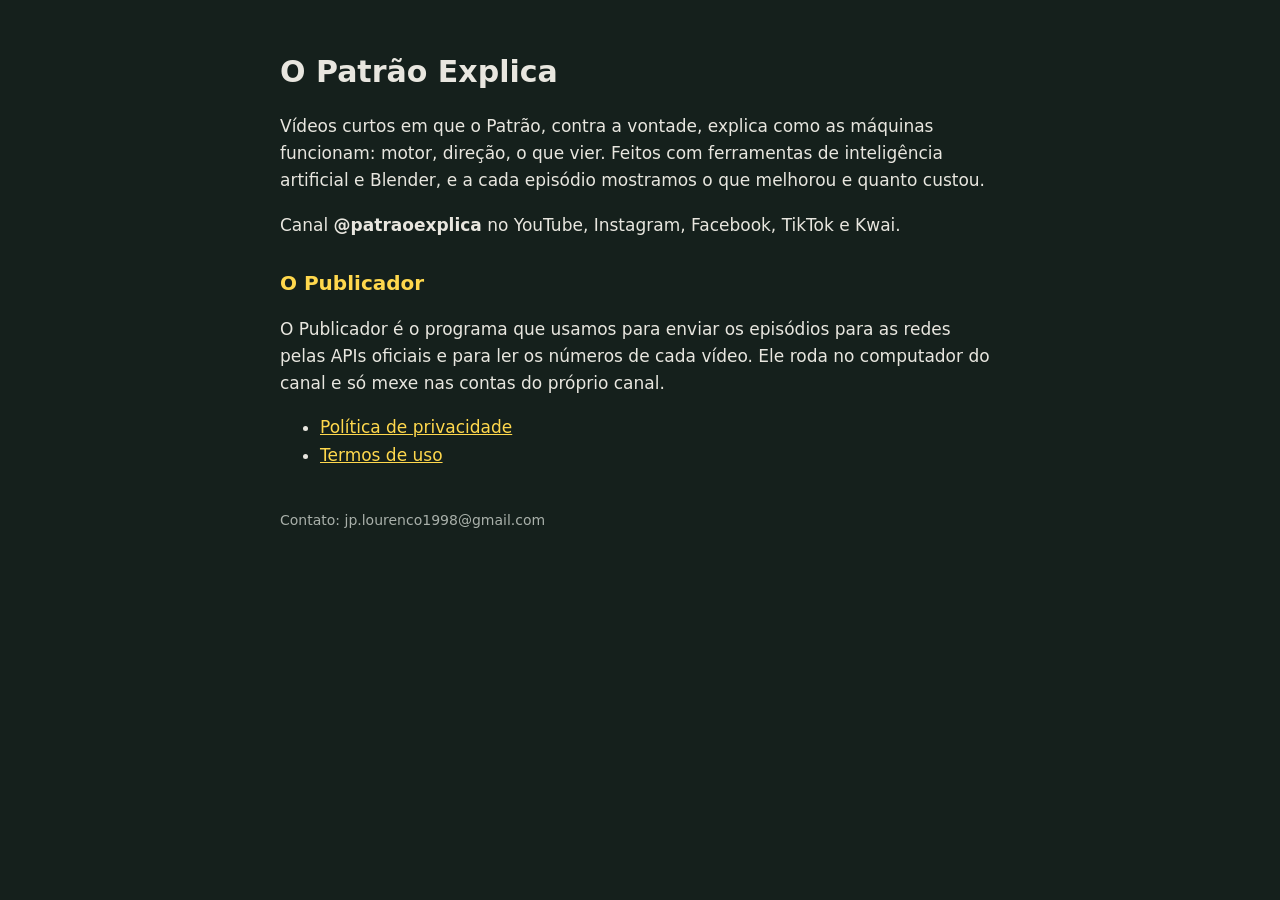
==== index.html @ 7ad5b912 "Site do canal: privacidade, termos e retorno de login do Publicador Co-Authored-By: Claude Fable 5.1" ====
<!doctype html>
<html lang="pt-BR">
<head>
<meta charset="utf-8">
<meta name="viewport" content="width=device-width, initial-scale=1">
<title>O Patrão Explica</title>
<link rel="stylesheet" href="estilo.css">
</head>
<body>
<main>
<h1>O Patrão Explica</h1>
<p>Vídeos curtos em que o Patrão, contra a vontade, explica como as máquinas funcionam: motor, direção, o que vier.
Feitos com ferramentas de inteligência artificial e Blender, e a cada episódio mostramos o que melhorou e quanto custou.</p>
<p>Canal <strong>@patraoexplica</strong> no YouTube, Instagram, Facebook, TikTok e Kwai.</p>
<h2>O Publicador</h2>
<p>O Publicador é o programa que usamos para enviar os episódios para as redes pelas APIs oficiais e para ler os
números de cada vídeo. Ele roda no computador do canal e só mexe nas contas do próprio canal.</p>
<ul>
<li><a href="privacidade.html">Política de privacidade</a></li>
<li><a href="termos.html">Termos de uso</a></li>
</ul>
<p class="rodape">Contato: jp.lourenco1998@gmail.com</p>
</main>
</body>
</html>
---- estilo.css ----
body { margin: 0; font: 17px/1.6 system-ui, -apple-system, "Segoe UI", Roboto, sans-serif; background: #15201c; color: #e8e6df; }
main { max-width: 720px; margin: 0 auto; padding: 48px 20px 80px; }
h1 { font-size: 30px; margin: 0 0 12px; }
h2 { font-size: 20px; margin: 28px 0 8px; color: #ffd84d; }
a { color: #ffd84d; }
pre { background: #0d1512; padding: 12px; border-radius: 6px; white-space: pre-wrap; word-break: break-all; }
.rodape { color: #a9b0aa; font-size: 14px; margin-top: 40px; }
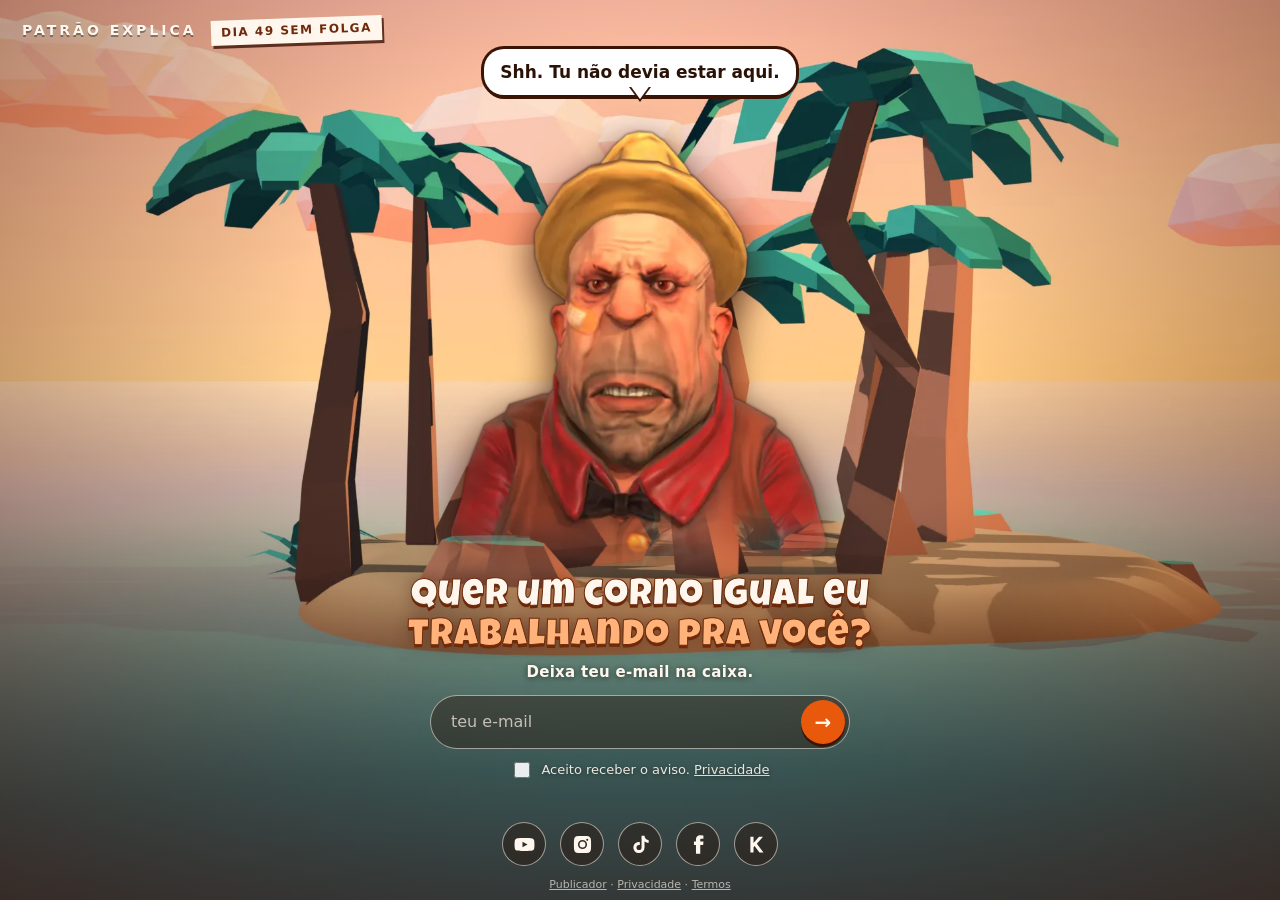
==== commit 31ae82bc: "Site novo: a ilha no fim de tarde e o Patrão seguindo o mouse - Página inicial de uma tela: fundo da" ====
--- a/index.html
+++ b/index.html
@@ -2,24 +2,60 @@
 <html lang="pt-BR">
 <head>
 <meta charset="utf-8">
-<meta name="viewport" content="width=device-width, initial-scale=1">
-<title>O Patrão Explica</title>
-<link rel="stylesheet" href="estilo.css">
+<meta name="viewport" content="width=device-width, initial-scale=1, viewport-fit=cover">
+<title>Patrão Explica</title>
+<meta name="description" content="O Patrão foi preso numa ilha e condenado a explicar como as coisas funcionam.">
+<meta property="og:title" content="Patrão Explica">
+<meta property="og:description" content="Quer um corno igual eu trabalhando pra você?">
+<meta property="og:image" content="img/ilha_larga.webp">
+<meta name="theme-color" content="#E8590C">
+<link rel="icon" href="img/icone.png">
+<link rel="preload" as="image" href="img/olhar/olhar_3_2.webp">
+<link rel="preload" as="font" href="fontes/luckiest-guy.ttf" type="font/ttf" crossorigin>
+<link rel="stylesheet" href="home.css">
 </head>
 <body>
-<main>
-<h1>O Patrão Explica</h1>
-<p>Vídeos curtos em que o Patrão, contra a vontade, explica como as máquinas funcionam: motor, direção, o que vier.
-Feitos com ferramentas de inteligência artificial e Blender, e a cada episódio mostramos o que melhorou e quanto custou.</p>
-<p>Canal <strong>@patraoexplica</strong> no YouTube, Instagram, Facebook, TikTok e Kwai.</p>
-<h2>O Publicador</h2>
-<p>O Publicador é o programa que usamos para enviar os episódios para as redes pelas APIs oficiais e para ler os
-números de cada vídeo. Ele roda no computador do canal e só mexe nas contas do próprio canal.</p>
-<ul>
-<li><a href="privacidade.html">Política de privacidade</a></li>
-<li><a href="termos.html">Termos de uso</a></li>
-</ul>
-<p class="rodape">Contato: jp.lourenco1998@gmail.com</p>
+<div class="cena" id="cena" aria-hidden="true"></div>
+
+<header class="marca">
+  <span class="nome">PATRÃO EXPLICA</span>
+  <span class="placa">DIA <span id="dias">?</span> SEM FOLGA</span>
+</header>
+
+<aside class="patrao" id="patrao" aria-label="O Patrão, contrariado, olhando pra você">
+  <div class="balao some" id="balao" role="status" aria-live="polite"></div>
+  <img id="rosto" src="img/olhar/olhar_3_2.webp" alt="O Patrão" width="520" height="520" draggable="false">
+</aside>
+
+<main class="base">
+  <p class="misterio">Quer um corno igual eu<br><em>trabalhando pra você?</em><span>Deixa teu e-mail na caixa.</span></p>
+
+  <form id="lista" class="email" autocomplete="on" novalidate>
+    <input name="email" data-fala="email" type="email" required maxlength="120" autocomplete="email"
+           placeholder="teu e-mail" aria-label="Teu e-mail">
+    <input name="site" class="armadilha" tabindex="-1" autocomplete="off" aria-hidden="true">
+    <button type="submit" data-fala="enviar" aria-label="Me avisa">→</button>
+  </form>
+  <label class="aceite"><input type="checkbox" form="lista" name="aceite" data-fala="aceite">
+    <span>Aceito receber o aviso. <a href="privacidade.html#lista">Privacidade</a></span></label>
+  <p id="resposta" class="resposta" role="status"></p>
+
+  <nav class="redes" aria-label="Redes do canal">
+    <a data-fala="youtube" href="https://www.youtube.com/@patraoexplica" target="_blank" rel="noopener" aria-label="YouTube">
+      <svg viewBox="0 0 24 24"><path d="M23 7.2a3 3 0 0 0-2.1-2.1C19 4.6 12 4.6 12 4.6s-7 0-8.9.5A3 3 0 0 0 1 7.2 31 31 0 0 0 .6 12 31 31 0 0 0 1 16.8a3 3 0 0 0 2.1 2.1c1.9.5 8.9.5 8.9.5s7 0 8.9-.5a3 3 0 0 0 2.1-2.1 31 31 0 0 0 .4-4.8 31 31 0 0 0-.4-4.8zM9.7 15.1V8.9L15.5 12z"/></svg></a>
+    <a data-fala="instagram" href="https://www.instagram.com/patraoexplica" target="_blank" rel="noopener" aria-label="Instagram">
+      <svg viewBox="0 0 24 24"><path d="M12 2.2c3.2 0 3.6 0 4.8.1 3.3.1 4.8 1.7 4.9 4.9.1 1.2.1 1.6.1 4.8s0 3.6-.1 4.8c-.1 3.2-1.7 4.8-4.9 4.9-1.2.1-1.6.1-4.8.1s-3.6 0-4.8-.1c-3.3-.1-4.8-1.7-4.9-4.9C2.2 15.6 2.2 15.2 2.2 12s0-3.6.1-4.8C2.4 3.9 3.9 2.4 7.2 2.3 8.4 2.2 8.8 2.2 12 2.2zm0 4.6a5.2 5.2 0 1 0 0 10.4 5.2 5.2 0 0 0 0-10.4zm0 8.6a3.4 3.4 0 1 1 0-6.8 3.4 3.4 0 0 1 0 6.8zm5.4-9.9a1.2 1.2 0 1 0 0 2.4 1.2 1.2 0 0 0 0-2.4z"/></svg></a>
+    <a data-fala="tiktok" href="https://www.tiktok.com/@patraoexplica" target="_blank" rel="noopener" aria-label="TikTok">
+      <svg viewBox="0 0 24 24"><path d="M16.6 2h-3.4v13.4a2.9 2.9 0 1 1-2.9-2.9c.3 0 .6 0 .9.1V9.1a6.4 6.4 0 1 0 5.4 6.3V8.7a8 8 0 0 0 4.7 1.5V6.8a4.7 4.7 0 0 1-4.7-4.8z"/></svg></a>
+    <a data-fala="facebook" href="https://www.facebook.com/1315514378319821" target="_blank" rel="noopener" aria-label="Facebook">
+      <svg viewBox="0 0 24 24"><path d="M14 8.5V6.6c0-.9.6-1.1 1-1.1h2.6V1.6L14 1.5c-4 0-4.9 3-4.9 4.9v2.1H6.8v4h2.3V22.5H14V12.5h3.3l.4-4z"/></svg></a>
+    <a data-fala="kwai" href="https://www.kwai.com/@patraoexplica" target="_blank" rel="noopener" aria-label="Kwai">
+      <svg viewBox="0 0 24 24"><path d="M5 3h3.6v7.4L14.9 3h4.5l-7 8.1L20 21h-4.6l-5.6-7.3-1.2 1.4V21H5z"/></svg></a>
+  </nav>
 </main>
+
+<footer class="rodape"><a href="publicador.html">Publicador</a> · <a href="privacidade.html">Privacidade</a> · <a href="termos.html">Termos</a></footer>
+
+<script src="patrao.js"></script>
 </body>
 </html>
--- a/home.css
+++ b/home.css
@@ -0,0 +1,74 @@
+/* Página inicial: uma tela só, a ilha no fim de tarde e o Patrão (21/10/2026) */
+:root { --laranja: #E8590C; --laranja2: #F7883A; --tinta: #FFF7EE; --escuro: #3a1505; --vidro: rgba(40, 14, 4, .38); }
+@font-face { font-family: "Luckiest Guy"; src: url(fontes/luckiest-guy.ttf) format("truetype"); font-display: swap; }
+* { box-sizing: border-box; }
+html, body { height: 100%; margin: 0; overflow: hidden; }
+body { font: 16px/1.4 system-ui, -apple-system, "Segoe UI", Roboto, sans-serif; color: var(--tinta); background: #f3a46a; }
+a { color: var(--tinta); }
+
+.cena { position: fixed; inset: -3%; background: url(img/ilha_larga.webp) center 60% / cover no-repeat;
+  transition: transform .6s cubic-bezier(.2,.7,.2,1); will-change: transform; }
+.cena::after { content: ""; position: absolute; inset: 0;
+  background: radial-gradient(ellipse at 50% 38%, transparent 35%, rgba(60,18,4,.55) 100%),
+              linear-gradient(180deg, transparent 55%, rgba(40,12,3,.55)); }
+
+.marca { position: fixed; top: 18px; left: 22px; display: flex; gap: 14px; align-items: center; z-index: 3; }
+.nome { font-weight: 900; letter-spacing: 3px; font-size: 14px; text-shadow: 0 2px 0 rgba(0,0,0,.35); }
+.placa { padding: 4px 10px; background: var(--tinta); color: #6E2A0A; font-weight: 900; font-size: 12px;
+  letter-spacing: 1.5px; transform: rotate(-2deg); box-shadow: 2px 3px 0 rgba(60,18,4,.8); }
+
+.patrao { position: fixed; left: 50%; bottom: 36vh; transform: translateX(-50%); width: min(54vh, 78vw);
+  display: flex; flex-direction: column; align-items: center; z-index: 2; user-select: none; }
+#rosto { width: 100%; height: auto; cursor: pointer;
+  filter: drop-shadow(0 14px 18px rgba(60,18,4,.55)) drop-shadow(0 0 1.5px rgba(40,12,3,.9));
+  -webkit-mask-image: linear-gradient(180deg, #000 86%, transparent 100%); mask-image: linear-gradient(180deg, #000 86%, transparent 100%); }
+.patrao.treme #rosto { animation: treme .3s; }
+@keyframes treme { 25% { transform: rotate(-1.5deg); } 75% { transform: rotate(1.5deg); } }
+
+.balao { position: absolute; bottom: 99%; z-index: 4; max-width: min(340px, 80vw); padding: 12px 16px; border-radius: 20px;
+  background: #fff; color: #2a1206; font-weight: 800; font-size: 17px; line-height: 1.3; text-align: center;
+  box-shadow: 0 4px 0 var(--escuro), 0 0 0 3px var(--escuro); transition: opacity .25s, transform .25s; white-space: normal; }
+.balao::after { content: ""; position: absolute; left: 50%; bottom: -15px; margin-left: -11px; border: 11px solid transparent;
+  border-top: 15px solid #fff; filter: drop-shadow(0 3px 0 var(--escuro)); }
+.balao.some { opacity: 0; transform: scale(.9) translateY(6px); pointer-events: none; }
+.balao.fala { animation: pula .35s cubic-bezier(.3,1.6,.5,1); }
+@keyframes pula { from { transform: scale(.6); } to { transform: scale(1); } }
+
+.base { position: fixed; left: 0; right: 0; bottom: 34px; display: flex; flex-direction: column; align-items: center;
+  gap: 10px; z-index: 3; padding: 0 16px; }
+.misterio { margin: 0 0 4px; text-align: center; font-family: "Luckiest Guy", Impact, sans-serif; font-weight: 400;
+  font-size: clamp(24px, 3.6vw, 38px); line-height: 1.05; letter-spacing: 1px; color: var(--tinta);
+  text-shadow: 0 3px 0 #6E2A0A, 0 0 18px rgba(60,18,4,.55); -webkit-text-stroke: 1px #6E2A0A; }
+.misterio em { font-style: normal; color: #FFB27A; }
+.misterio span { display: block; margin-top: 8px; font-family: system-ui, sans-serif; font-weight: 700; font-size: 15px;
+  letter-spacing: .3px; -webkit-text-stroke: 0; text-shadow: 0 1px 6px rgba(0,0,0,.6); }
+
+.email { display: flex; width: min(420px, 92vw); background: var(--vidro); border: 1.5px solid rgba(255,247,238,.55);
+  border-radius: 999px; padding: 4px; backdrop-filter: blur(8px); -webkit-backdrop-filter: blur(8px); }
+.email input { flex: 1; min-width: 0; font: inherit; color: var(--tinta); background: transparent; border: 0; padding: 10px 16px; }
+.email input::placeholder { color: rgba(255,247,238,.7); }
+.email input:focus { outline: none; }
+.email button { font: inherit; font-size: 20px; font-weight: 900; width: 44px; height: 44px; border: 0; border-radius: 50%;
+  background: var(--laranja); color: var(--tinta); cursor: pointer; box-shadow: 0 3px 0 var(--escuro); }
+.email button:disabled { opacity: .6; cursor: wait; }
+.armadilha { position: absolute !important; left: -9999px; width: 1px; height: 1px; }
+.aceite { display: flex; gap: 8px; align-items: center; font-size: 13px; opacity: .9; text-shadow: 0 1px 4px rgba(0,0,0,.5); }
+.aceite input { width: 16px; height: 16px; accent-color: var(--laranja); }
+.resposta { margin: 0; min-height: 1.2em; font-size: 14px; font-weight: 700; text-shadow: 0 1px 4px rgba(0,0,0,.6); }
+
+.redes { display: flex; gap: 14px; margin-top: 4px; }
+.redes a { display: grid; place-items: center; width: 44px; height: 44px; border-radius: 50%; background: var(--vidro);
+  border: 1.5px solid rgba(255,247,238,.55); backdrop-filter: blur(8px); -webkit-backdrop-filter: blur(8px);
+  transition: transform .15s, background .15s; }
+.redes a:hover, .redes a:focus-visible { transform: translateY(-3px) scale(1.08); background: var(--laranja); }
+.redes svg { width: 21px; height: 21px; fill: var(--tinta); }
+
+.rodape { position: fixed; bottom: 8px; left: 0; right: 0; text-align: center; font-size: 11px; opacity: .65; z-index: 3; }
+
+@media (max-aspect-ratio: 4/5) {
+  .cena { background-image: url(img/ilha_alta.webp); background-position: center 45%; }
+  .patrao { bottom: 41vh; width: min(56vh, 86vw); }
+  .marca { flex-direction: column; align-items: flex-start; gap: 6px; }
+}
+@media (max-height: 560px) { .misterio, .aceite { display: none; } .patrao { bottom: 22vh; } }
+@media (prefers-reduced-motion: reduce) { .cena { transition: none; } .balao.fala, .patrao.treme #rosto { animation: none; } }
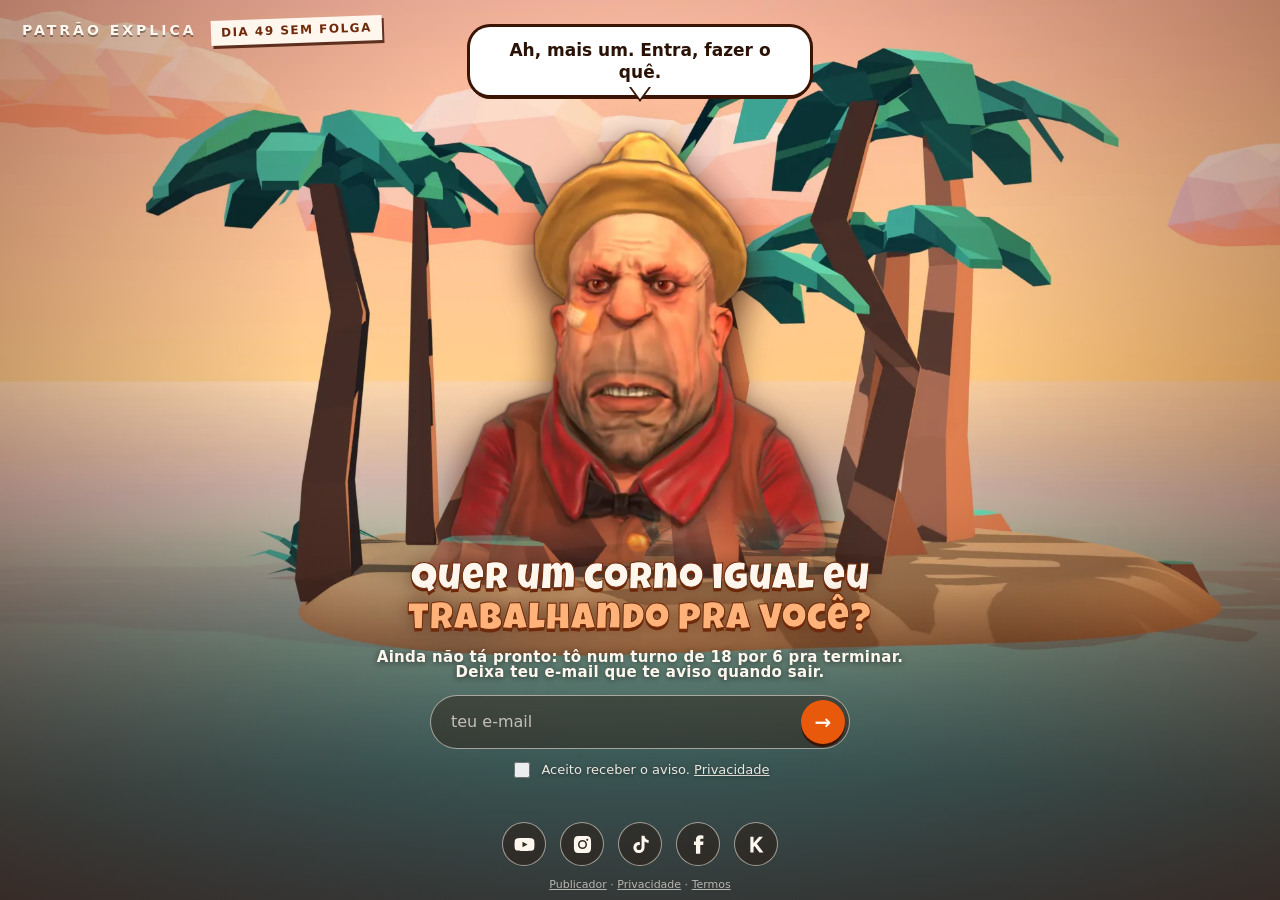
==== commit 86648fcc: "Aviso de que ainda não está pronto (turno de 18 por 6) Co-Authored-By: Claude Opus 5.5 <noreply@anth" ====
--- a/index.html
+++ b/index.html
@@ -28,7 +28,7 @@
 </aside>
 
 <main class="base">
-  <p class="misterio">Quer um corno igual eu<br><em>trabalhando pra você?</em><span>Deixa teu e-mail na caixa.</span></p>
+  <p class="misterio">Quer um corno igual eu<br><em>trabalhando pra você?</em><span>Ainda não tá pronto: tô num turno de 18 por 6 pra terminar.<br>Deixa teu e-mail que te aviso quando sair.</span></p>
 
   <form id="lista" class="email" autocomplete="on" novalidate>
     <input name="email" data-fala="email" type="email" required maxlength="120" autocomplete="email"
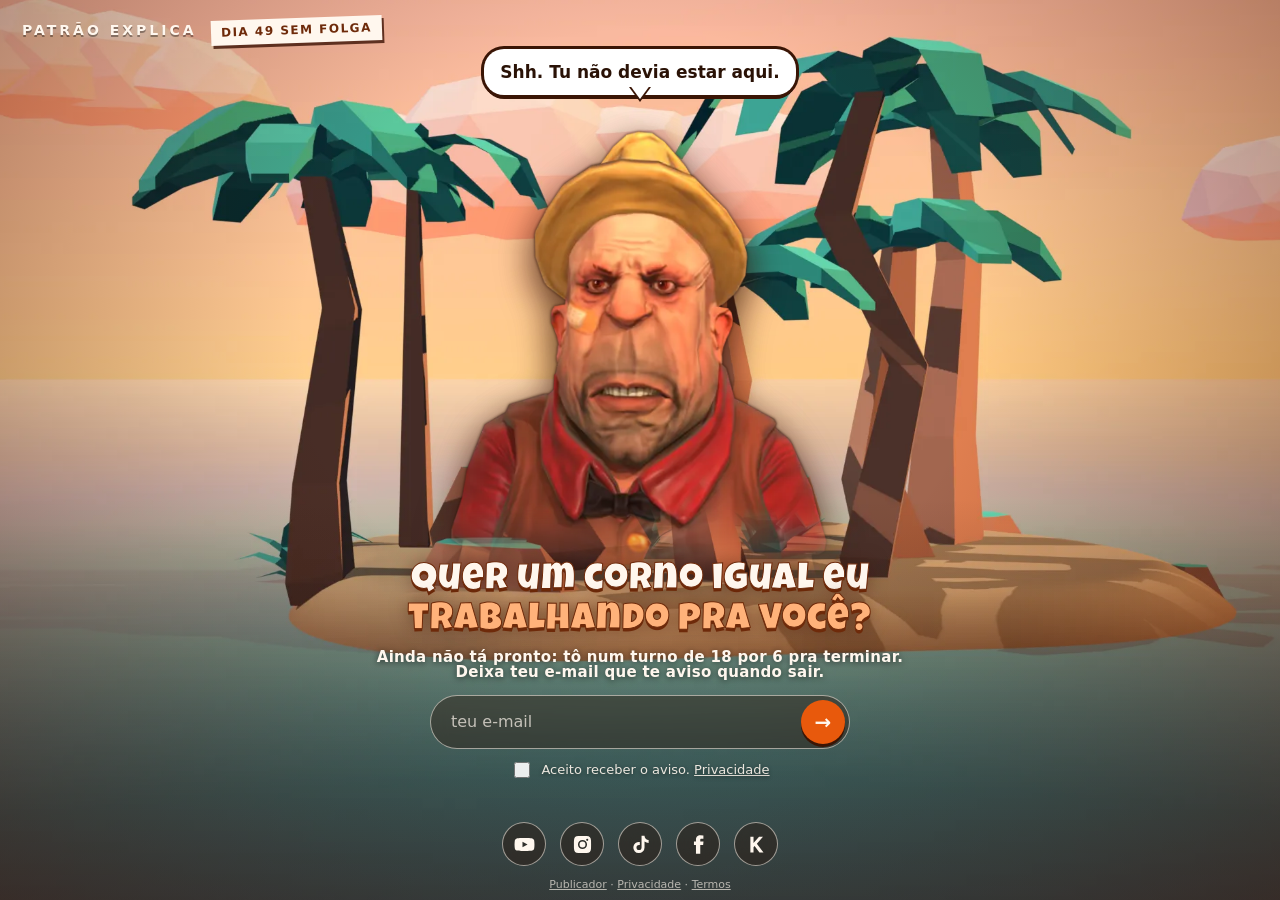
==== commit bf9f6438: "Celular: ilha inteira na vertical, balão sempre visível, sem bordas laranjas Co-Authored-By: Claude " ====
--- a/index.html
+++ b/index.html
@@ -28,7 +28,7 @@
 </aside>
 
 <main class="base">
-  <p class="misterio">Quer um corno igual eu<br><em>trabalhando pra você?</em><span>Ainda não tá pronto: tô num turno de 18 por 6 pra terminar.<br>Deixa teu e-mail que te aviso quando sair.</span></p>
+  <p class="misterio">Quer um corno igual eu<br><em>trabalhando pra você?</em><span>Ainda não tá pronto: tô num turno de 18 por 6 pra terminar. <br>Deixa teu e-mail que te aviso quando sair.</span></p>
 
   <form id="lista" class="email" autocomplete="on" novalidate>
     <input name="email" data-fala="email" type="email" required maxlength="120" autocomplete="email"
--- a/home.css
+++ b/home.css
@@ -3,10 +3,11 @@
 @font-face { font-family: "Luckiest Guy"; src: url(fontes/luckiest-guy.ttf) format("truetype"); font-display: swap; }
 * { box-sizing: border-box; }
 html, body { height: 100%; margin: 0; overflow: hidden; }
-body { font: 16px/1.4 system-ui, -apple-system, "Segoe UI", Roboto, sans-serif; color: var(--tinta); background: #f3a46a; }
+body { font: 16px/1.4 system-ui, -apple-system, "Segoe UI", Roboto, sans-serif; color: var(--tinta); background: #2c5a63;
+  overscroll-behavior: none; }
 a { color: var(--tinta); }
 
-.cena { position: fixed; inset: -3%; background: url(img/ilha_larga.webp) center 60% / cover no-repeat;
+.cena { position: fixed; inset: -40px; background: url(img/ilha_larga.webp) center 60% / cover no-repeat;
   transition: transform .6s cubic-bezier(.2,.7,.2,1); will-change: transform; }
 .cena::after { content: ""; position: absolute; inset: 0;
   background: radial-gradient(ellipse at 50% 38%, transparent 35%, rgba(60,18,4,.55) 100%),
@@ -66,9 +67,23 @@
 .rodape { position: fixed; bottom: 8px; left: 0; right: 0; text-align: center; font-size: 11px; opacity: .65; z-index: 3; }
 
 @media (max-aspect-ratio: 4/5) {
-  .cena { background-image: url(img/ilha_alta.webp); background-position: center 45%; }
-  .patrao { bottom: 41vh; width: min(56vh, 86vw); }
+  .cena { background-image: url(img/ilha_alta.webp); background-position: center 42%; }
   .marca { flex-direction: column; align-items: flex-start; gap: 6px; }
+  /* celular (21/10): o Patrão cabe entre o nome e a frase; o balão fica fixo embaixo do nome, sempre visível */
+  .patrao { top: max(130px, 22dvh); bottom: auto; left: 0; right: 0; margin: 0 auto; transform: none;
+    width: min(40dvh, 72vw); }
+  .balao { position: fixed; top: 76px; bottom: auto; left: 50%; transform: translateX(-50%); width: max-content;
+    max-width: 86vw; font-size: 15px; }
+  .balao.some { transform: translateX(-50%) scale(.9); }
+  .balao.fala { animation: pula-cel .35s cubic-bezier(.3,1.6,.5,1); }
+  .base { bottom: 28px; gap: 8px; }
+  .misterio { font-size: clamp(22px, 6.4vw, 30px); }
+  .misterio span { font-size: 13px; }
 }
+@media (max-aspect-ratio: 4/5) and (max-height: 700px) {
+  .patrao { width: min(31dvh, 58vw); top: max(118px, 19dvh); }
+  .misterio span br { display: none; }
+}
+@keyframes pula-cel { from { transform: translateX(-50%) scale(.6); } to { transform: translateX(-50%) scale(1); } }
 @media (max-height: 560px) { .misterio, .aceite { display: none; } .patrao { bottom: 22vh; } }
 @media (prefers-reduced-motion: reduce) { .cena { transition: none; } .balao.fala, .patrao.treme #rosto { animation: none; } }
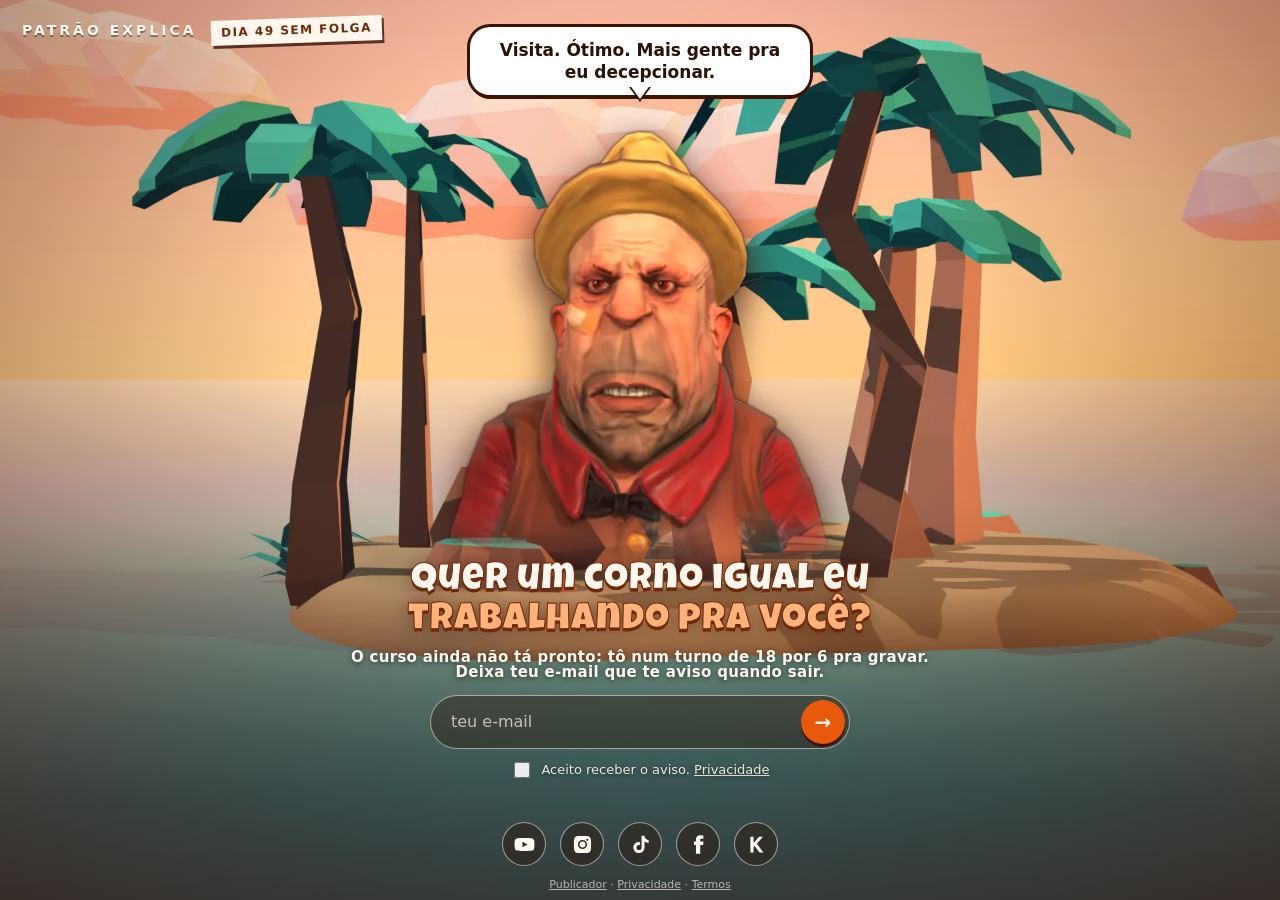
==== commit 6f2dc0fd: "Celular: roteiro de falas, balão acima do campo com o teclado aberto; o curso é que não está pronto " ====
--- a/index.html
+++ b/index.html
@@ -28,7 +28,7 @@
 </aside>
 
 <main class="base">
-  <p class="misterio">Quer um corno igual eu<br><em>trabalhando pra você?</em><span>Ainda não tá pronto: tô num turno de 18 por 6 pra terminar. <br>Deixa teu e-mail que te aviso quando sair.</span></p>
+  <p class="misterio">Quer um corno igual eu<br><em>trabalhando pra você?</em><span>O curso ainda não tá pronto: tô num turno de 18 por 6 pra gravar. <br>Deixa teu e-mail que te aviso quando sair.</span></p>
 
   <form id="lista" class="email" autocomplete="on" novalidate>
     <input name="email" data-fala="email" type="email" required maxlength="120" autocomplete="email"
--- a/home.css
+++ b/home.css
@@ -87,3 +87,10 @@
 @keyframes pula-cel { from { transform: translateX(-50%) scale(.6); } to { transform: translateX(-50%) scale(1); } }
 @media (max-height: 560px) { .misterio, .aceite { display: none; } .patrao { bottom: 22vh; } }
 @media (prefers-reduced-motion: reduce) { .cena { transition: none; } .balao.fala, .patrao.treme #rosto { animation: none; } }
+
+/* celular, teclado aberto: o balão vai para cima do campo de e-mail (21/10/2026) */
+.balao.no-campo { position: static !important; transform: none !important; width: auto; max-width: 92vw; margin: 0 0 6px;
+  font-size: 15px; }
+.balao.no-campo::after { left: 50%; right: auto; }
+.balao.no-campo.some { opacity: 0; }
+.balao.no-campo.fala { animation: pula .35s cubic-bezier(.3,1.6,.5,1); }
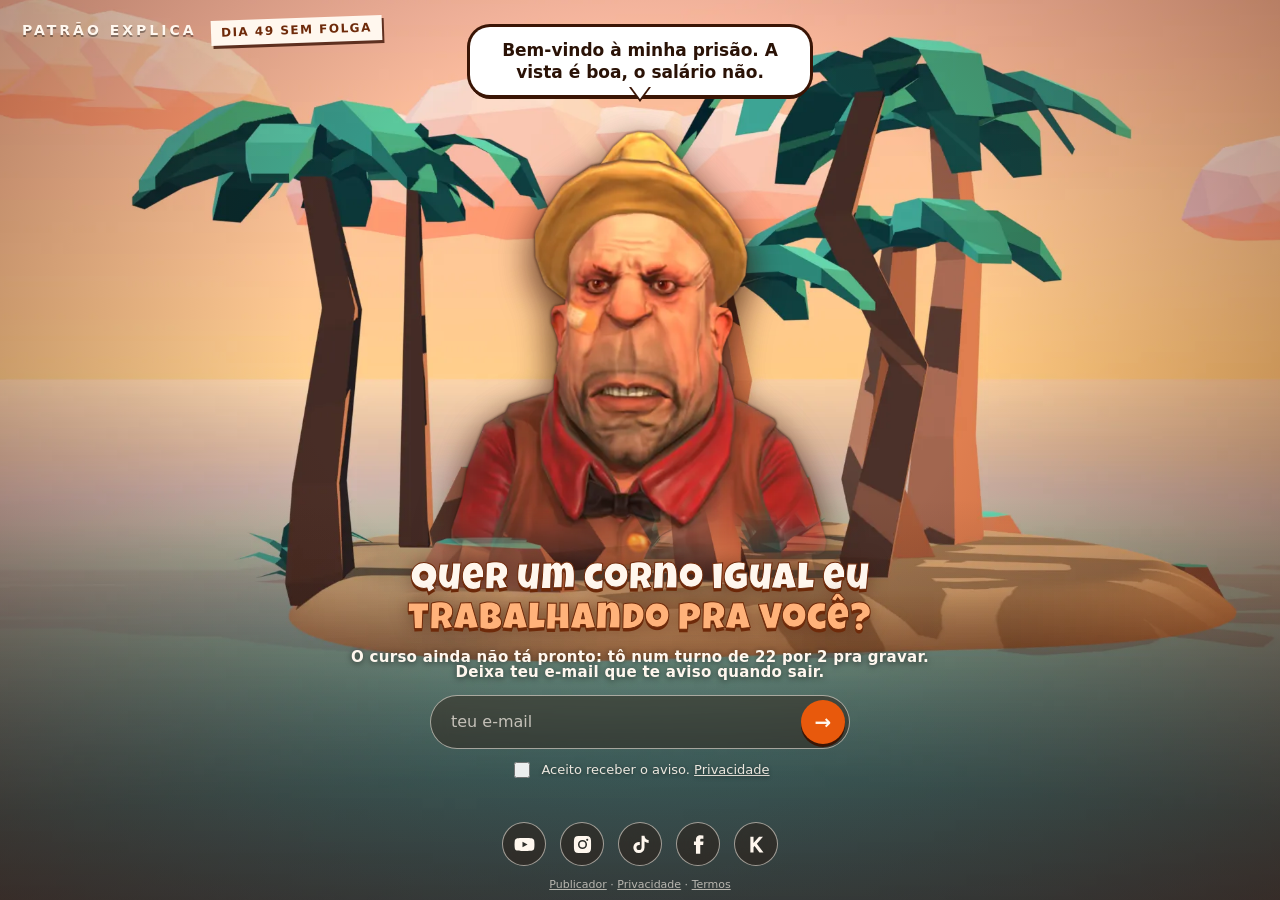
==== commit 34c7f419: "Celular: Patrão e balão mais altos; turno de 22 por 2 Co-Authored-By: Claude Opus 5.5 <noreply@anthr" ====
--- a/index.html
+++ b/index.html
@@ -28,7 +28,7 @@
 </aside>
 
 <main class="base">
-  <p class="misterio">Quer um corno igual eu<br><em>trabalhando pra você?</em><span>O curso ainda não tá pronto: tô num turno de 18 por 6 pra gravar. <br>Deixa teu e-mail que te aviso quando sair.</span></p>
+  <p class="misterio">Quer um corno igual eu<br><em>trabalhando pra você?</em><span>O curso ainda não tá pronto: tô num turno de 22 por 2 pra gravar. <br>Deixa teu e-mail que te aviso quando sair.</span></p>
 
   <form id="lista" class="email" autocomplete="on" novalidate>
     <input name="email" data-fala="email" type="email" required maxlength="120" autocomplete="email"
--- a/home.css
+++ b/home.css
@@ -70,27 +70,28 @@
   .cena { background-image: url(img/ilha_alta.webp); background-position: center 42%; }
   .marca { flex-direction: column; align-items: flex-start; gap: 6px; }
   /* celular (21/10): o Patrão cabe entre o nome e a frase; o balão fica fixo embaixo do nome, sempre visível */
-  .patrao { top: max(130px, 22dvh); bottom: auto; left: 0; right: 0; margin: 0 auto; transform: none;
+  .patrao { top: max(100px, 17dvh); bottom: auto; left: 0; right: 0; margin: 0 auto; transform: none;
     width: min(40dvh, 72vw); }
-  .balao { position: fixed; top: 76px; bottom: auto; left: 50%; transform: translateX(-50%); width: max-content;
-    max-width: 86vw; font-size: 15px; }
-  .balao.some { transform: translateX(-50%) scale(.9); }
-  .balao.fala { animation: pula-cel .35s cubic-bezier(.3,1.6,.5,1); }
+  /* balão colado no chapéu (21/10/2026) */
+  .balao { bottom: 82%; width: max-content; max-width: 86vw; font-size: 15px; }
   .base { bottom: 28px; gap: 8px; }
   .misterio { font-size: clamp(22px, 6.4vw, 30px); }
   .misterio span { font-size: 13px; }
 }
 @media (max-aspect-ratio: 4/5) and (max-height: 700px) {
-  .patrao { width: min(31dvh, 58vw); top: max(118px, 19dvh); }
+  .patrao { width: min(31dvh, 58vw); top: max(96px, 14dvh); }
   .misterio span br { display: none; }
 }
 @keyframes pula-cel { from { transform: translateX(-50%) scale(.6); } to { transform: translateX(-50%) scale(1); } }
 @media (max-height: 560px) { .misterio, .aceite { display: none; } .patrao { bottom: 22vh; } }
 @media (prefers-reduced-motion: reduce) { .cena { transition: none; } .balao.fala, .patrao.treme #rosto { animation: none; } }
 
-/* celular, teclado aberto: o balão vai para cima do campo de e-mail (21/10/2026) */
-.balao.no-campo { position: static !important; transform: none !important; width: auto; max-width: 92vw; margin: 0 0 6px;
-  font-size: 15px; }
-.balao.no-campo::after { left: 50%; right: auto; }
-.balao.no-campo.some { opacity: 0; }
-.balao.no-campo.fala { animation: pula .35s cubic-bezier(.3,1.6,.5,1); }
+/* celular com o teclado aberto: só o Patrão, o balão e o campo, na área visível acima do teclado (21/10/2026) */
+body.digitando .marca, body.digitando .misterio, body.digitando .redes, body.digitando .rodape, body.digitando .resposta:empty { display: none; }
+body.digitando .patrao { top: calc(var(--vt, 0px) + var(--vh, 100dvh) * .20); bottom: auto;
+  width: min(calc(var(--vh, 100dvh) * .42), 62vw); }
+body.digitando .base { top: calc(var(--vt, 0px) + var(--vh, 100dvh) - 112px); bottom: auto; gap: 6px; }
+body.digitando .balao { font-size: 14px; padding: 9px 12px; }
+body.digitando .cena::after { background: rgba(30,10,3,.35); }
+body.digitando .aceite { display: flex !important; font-size: 12px; }
+body.digitando .balao { bottom: 84%; }
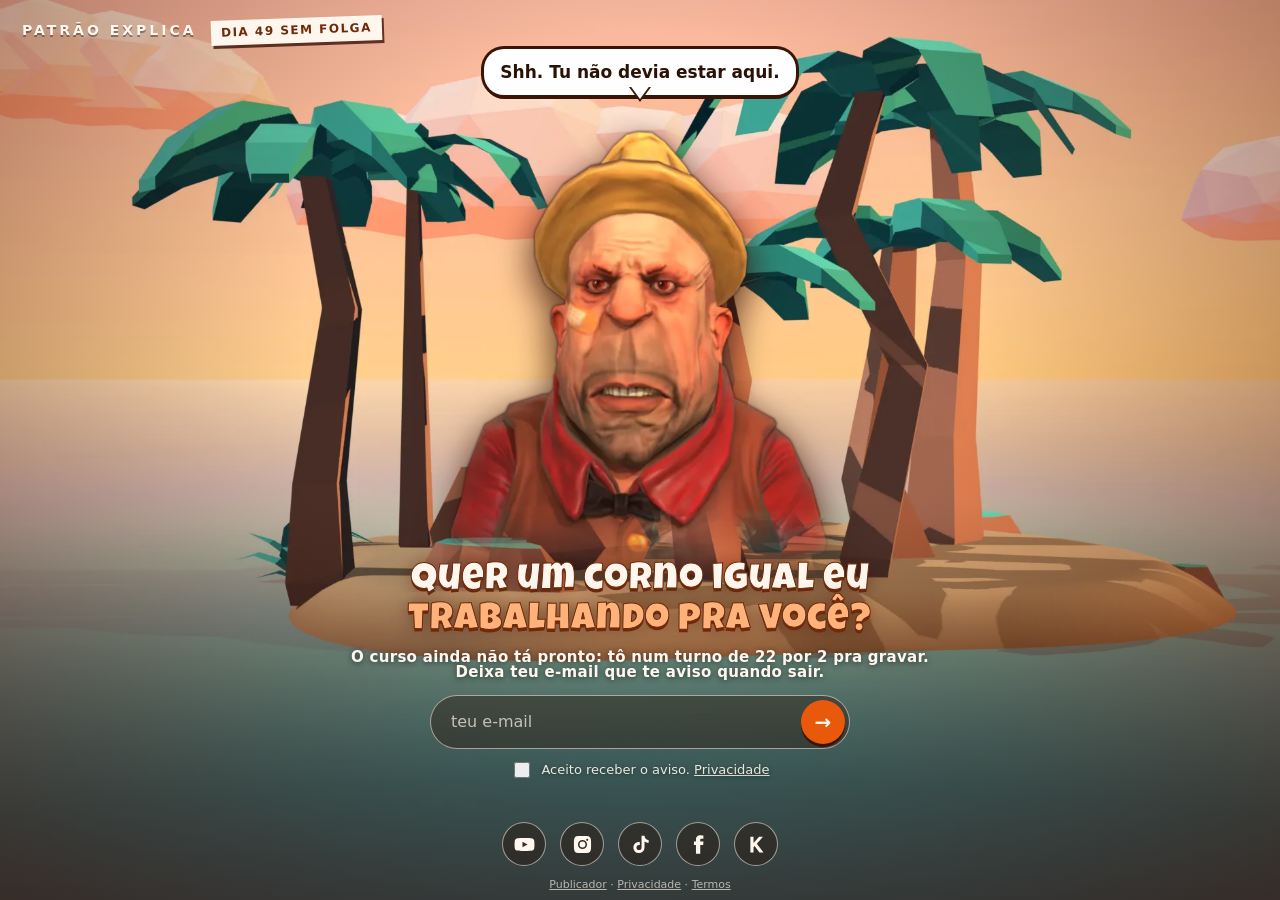
==== commit 843260c0: "Estatísticas sem cookie (GoatCounter): visitas, cliques nas redes e lead enviado Co-Authored-By: Cla" ====
--- a/index.html
+++ b/index.html
@@ -41,15 +41,15 @@
   <p id="resposta" class="resposta" role="status"></p>
 
   <nav class="redes" aria-label="Redes do canal">
-    <a data-fala="youtube" href="https://www.youtube.com/@patraoexplica" target="_blank" rel="noopener" aria-label="YouTube">
+    <a data-fala="youtube" data-goatcounter-click="rede-youtube" href="https://www.youtube.com/@patraoexplica" target="_blank" rel="noopener" aria-label="YouTube">
       <svg viewBox="0 0 24 24"><path d="M23 7.2a3 3 0 0 0-2.1-2.1C19 4.6 12 4.6 12 4.6s-7 0-8.9.5A3 3 0 0 0 1 7.2 31 31 0 0 0 .6 12 31 31 0 0 0 1 16.8a3 3 0 0 0 2.1 2.1c1.9.5 8.9.5 8.9.5s7 0 8.9-.5a3 3 0 0 0 2.1-2.1 31 31 0 0 0 .4-4.8 31 31 0 0 0-.4-4.8zM9.7 15.1V8.9L15.5 12z"/></svg></a>
-    <a data-fala="instagram" href="https://www.instagram.com/patraoexplica" target="_blank" rel="noopener" aria-label="Instagram">
+    <a data-fala="instagram" data-goatcounter-click="rede-instagram" href="https://www.instagram.com/patraoexplica" target="_blank" rel="noopener" aria-label="Instagram">
       <svg viewBox="0 0 24 24"><path d="M12 2.2c3.2 0 3.6 0 4.8.1 3.3.1 4.8 1.7 4.9 4.9.1 1.2.1 1.6.1 4.8s0 3.6-.1 4.8c-.1 3.2-1.7 4.8-4.9 4.9-1.2.1-1.6.1-4.8.1s-3.6 0-4.8-.1c-3.3-.1-4.8-1.7-4.9-4.9C2.2 15.6 2.2 15.2 2.2 12s0-3.6.1-4.8C2.4 3.9 3.9 2.4 7.2 2.3 8.4 2.2 8.8 2.2 12 2.2zm0 4.6a5.2 5.2 0 1 0 0 10.4 5.2 5.2 0 0 0 0-10.4zm0 8.6a3.4 3.4 0 1 1 0-6.8 3.4 3.4 0 0 1 0 6.8zm5.4-9.9a1.2 1.2 0 1 0 0 2.4 1.2 1.2 0 0 0 0-2.4z"/></svg></a>
-    <a data-fala="tiktok" href="https://www.tiktok.com/@patraoexplica" target="_blank" rel="noopener" aria-label="TikTok">
+    <a data-fala="tiktok" data-goatcounter-click="rede-tiktok" href="https://www.tiktok.com/@patraoexplica" target="_blank" rel="noopener" aria-label="TikTok">
       <svg viewBox="0 0 24 24"><path d="M16.6 2h-3.4v13.4a2.9 2.9 0 1 1-2.9-2.9c.3 0 .6 0 .9.1V9.1a6.4 6.4 0 1 0 5.4 6.3V8.7a8 8 0 0 0 4.7 1.5V6.8a4.7 4.7 0 0 1-4.7-4.8z"/></svg></a>
-    <a data-fala="facebook" href="https://www.facebook.com/1315514378319821" target="_blank" rel="noopener" aria-label="Facebook">
+    <a data-fala="facebook" data-goatcounter-click="rede-facebook" href="https://www.facebook.com/1315514378319821" target="_blank" rel="noopener" aria-label="Facebook">
       <svg viewBox="0 0 24 24"><path d="M14 8.5V6.6c0-.9.6-1.1 1-1.1h2.6V1.6L14 1.5c-4 0-4.9 3-4.9 4.9v2.1H6.8v4h2.3V22.5H14V12.5h3.3l.4-4z"/></svg></a>
-    <a data-fala="kwai" href="https://www.kwai.com/@patraoexplica" target="_blank" rel="noopener" aria-label="Kwai">
+    <a data-fala="kwai" data-goatcounter-click="rede-kwai" href="https://www.kwai.com/@patraoexplica" target="_blank" rel="noopener" aria-label="Kwai">
       <svg viewBox="0 0 24 24"><path d="M5 3h3.6v7.4L14.9 3h4.5l-7 8.1L20 21h-4.6l-5.6-7.3-1.2 1.4V21H5z"/></svg></a>
   </nav>
 </main>
@@ -57,5 +57,6 @@
 <footer class="rodape"><a href="publicador.html">Publicador</a> · <a href="privacidade.html">Privacidade</a> · <a href="termos.html">Termos</a></footer>
 
 <script src="patrao.js"></script>
+<script data-goatcounter="https://patraoexplica.goatcounter.com/count" async src="//gc.zgo.at/count.js"></script>
 </body>
 </html>
